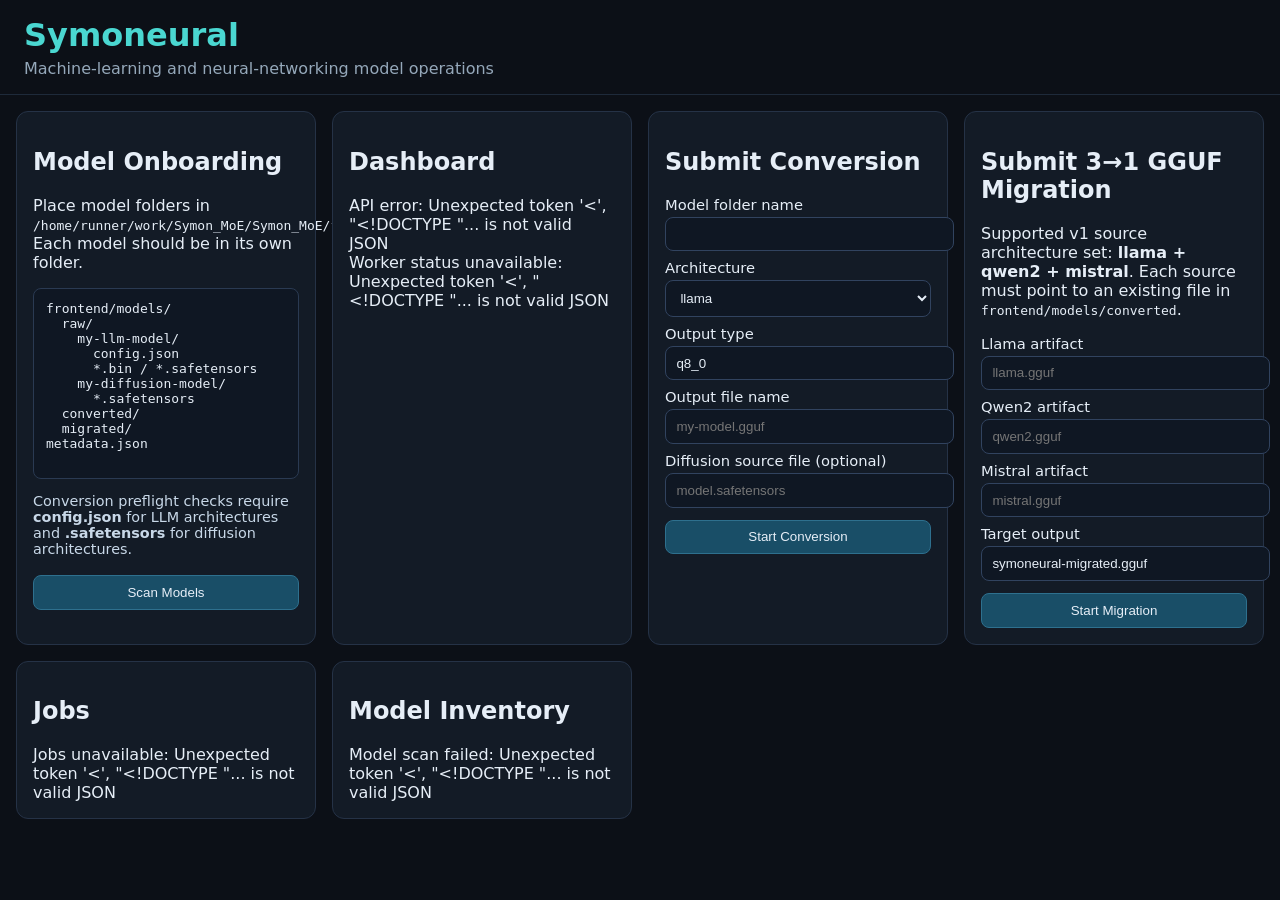
==== frontend/index.html @ bf99cc31 "Add FastAPI backend, worker queues, and Symoneural frontend shell" ====
<!doctype html>
<html lang="en">
  <head>
    <meta charset="UTF-8" />
    <meta name="viewport" content="width=device-width, initial-scale=1.0" />
    <title>Symoneural Platform</title>
    <link rel="stylesheet" href="css/styles.css" />
  </head>
  <body>
    <header class="topbar">
      <h1>Symoneural</h1>
      <p>Machine-learning and neural-networking model operations</p>
    </header>

    <main class="layout">
      <section class="panel onboarding">
        <h2>Model Onboarding</h2>
        <p>
          Place model folders in <code>/home/runner/work/Symon_MoE/Symon_MoE/frontend/models/raw</code>.
          Each model should be in its own folder.
        </p>
        <pre>
frontend/models/
  raw/
    my-llm-model/
      config.json
      *.bin / *.safetensors
    my-diffusion-model/
      *.safetensors
  converted/
  migrated/
metadata.json
        </pre>
        <p class="hint">
          Conversion preflight checks require <strong>config.json</strong> for LLM architectures and
          <strong>.safetensors</strong> for diffusion architectures.
        </p>
        <button id="scanModelsBtn">Scan Models</button>
      </section>

      <section class="panel">
        <h2>Dashboard</h2>
        <div id="healthStatus">API: checking...</div>
        <div id="workerStatus"></div>
      </section>

      <section class="panel">
        <h2>Submit Conversion</h2>
        <form id="conversionForm">
          <label>Model folder name <input name="model_name" required /></label>
          <label>
            Architecture
            <select name="architecture" required>
              <option value="llama">llama</option>
              <option value="qwen2">qwen2</option>
              <option value="mistral">mistral</option>
              <option value="diffusion">diffusion</option>
            </select>
          </label>
          <label>Output type <input name="outtype" value="q8_0" /></label>
          <label>Output file name <input name="output_name" placeholder="my-model.gguf" /></label>
          <label>Diffusion source file (optional) <input name="source_file" placeholder="model.safetensors" /></label>
          <button type="submit">Start Conversion</button>
        </form>
      </section>

      <section class="panel">
        <h2>Submit 3→1 GGUF Migration</h2>
        <p>
          Supported v1 source architecture set: <strong>llama + qwen2 + mistral</strong>. Each source must point
          to an existing file in <code>frontend/models/converted</code>.
        </p>
        <form id="migrationForm">
          <label>Llama artifact <input name="llama_artifact" required placeholder="llama.gguf" /></label>
          <label>Qwen2 artifact <input name="qwen2_artifact" required placeholder="qwen2.gguf" /></label>
          <label>Mistral artifact <input name="mistral_artifact" required placeholder="mistral.gguf" /></label>
          <label>Target output <input name="target_name" value="symoneural-migrated.gguf" required /></label>
          <button type="submit">Start Migration</button>
        </form>
      </section>

      <section class="panel">
        <h2>Jobs</h2>
        <div id="jobs"></div>
      </section>

      <section class="panel">
        <h2>Model Inventory</h2>
        <div id="models"></div>
      </section>
    </main>

    <script src="js/app.js"></script>
  </body>
</html>
---- frontend/css/styles.css ----
:root {
  color-scheme: dark;
  --bg: #0c1017;
  --panel: #131b26;
  --accent: #4ad7d1;
  --muted: #95a8ba;
}

body {
  margin: 0;
  font-family: Inter, system-ui, -apple-system, Segoe UI, sans-serif;
  background: var(--bg);
  color: #e6eef7;
}

.topbar {
  padding: 1rem 1.5rem;
  border-bottom: 1px solid #1e2a3a;
}

.topbar h1 {
  margin: 0;
  color: var(--accent);
}

.topbar p {
  margin: 0.3rem 0 0;
  color: var(--muted);
}

.layout {
  display: grid;
  grid-template-columns: repeat(auto-fit, minmax(280px, 1fr));
  gap: 1rem;
  padding: 1rem;
}

.panel {
  background: var(--panel);
  border: 1px solid #253246;
  border-radius: 12px;
  padding: 1rem;
}

label {
  display: block;
  margin-bottom: 0.5rem;
  font-size: 0.92rem;
}

input,
select,
button {
  width: 100%;
  margin-top: 0.25rem;
  padding: 0.55rem 0.65rem;
  border-radius: 8px;
  border: 1px solid #31435f;
  background: #0f1723;
  color: #e6eef7;
}

button {
  cursor: pointer;
  background: #194e67;
  border-color: #2e708e;
}

button:hover {
  background: #236989;
}

pre {
  background: #0f1723;
  border: 1px solid #2a3a52;
  border-radius: 8px;
  padding: 0.75rem;
  overflow-x: auto;
}

.hint {
  color: #c8d8e8;
  font-size: 0.9rem;
}

.status-pill {
  display: inline-block;
  padding: 0.15rem 0.45rem;
  border-radius: 999px;
  background: #243752;
  margin-right: 0.35rem;
}
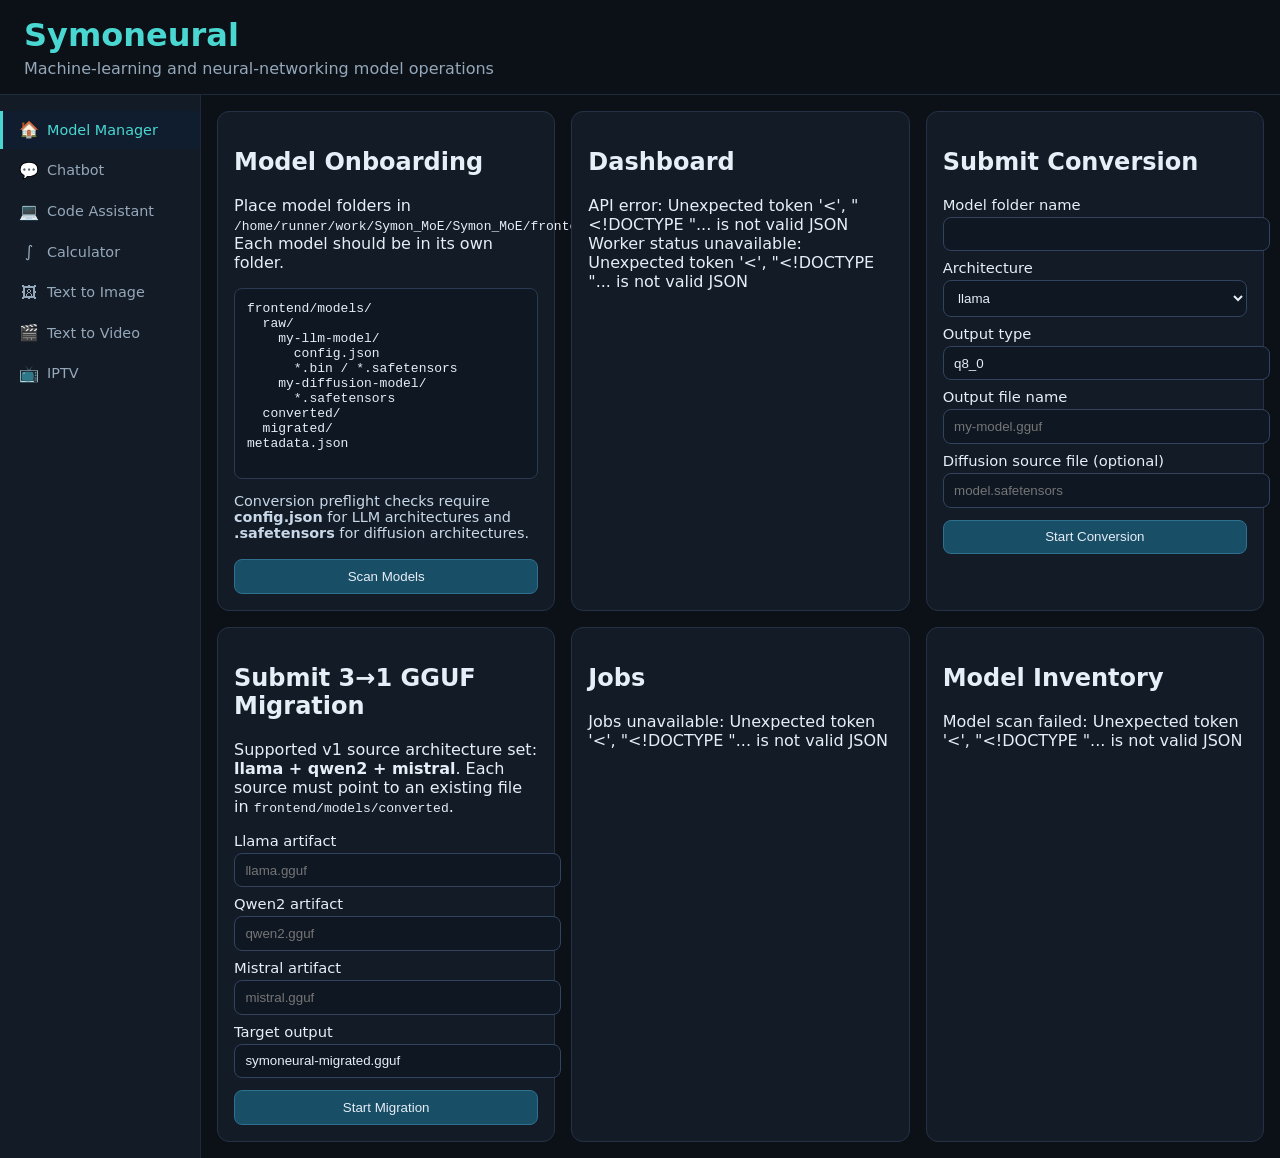
==== commit ad959da5: "Add backend routers, frontend apps, orchestration, CSS, requirements, README" ====
--- a/frontend/index.html
+++ b/frontend/index.html
@@ -5,6 +5,7 @@
     <meta name="viewport" content="width=device-width, initial-scale=1.0" />
     <title>Symoneural Platform</title>
     <link rel="stylesheet" href="css/styles.css" />
+    <link rel="stylesheet" href="css/apps.css" />
   </head>
   <body>
     <header class="topbar">
@@ -12,7 +13,33 @@
       <p>Machine-learning and neural-networking model operations</p>
     </header>
 
-    <main class="layout">
+    <div class="root-layout">
+      <!-- Sidebar navigation -->
+      <nav class="sidebar-nav">
+        <a class="nav-item nav-item--active" href="index.html">
+          <span class="nav-icon">🏠</span> Model Manager
+        </a>
+        <a class="nav-item" href="apps/chatbot.html">
+          <span class="nav-icon">💬</span> Chatbot
+        </a>
+        <a class="nav-item" href="apps/code_assist.html">
+          <span class="nav-icon">💻</span> Code Assistant
+        </a>
+        <a class="nav-item" href="apps/calculator.html">
+          <span class="nav-icon">∫</span> Calculator
+        </a>
+        <a class="nav-item" href="apps/text_to_image.html">
+          <span class="nav-icon">🖼</span> Text to Image
+        </a>
+        <a class="nav-item" href="apps/text_to_video.html">
+          <span class="nav-icon">🎬</span> Text to Video
+        </a>
+        <a class="nav-item" href="apps/iptv.html">
+          <span class="nav-icon">📺</span> IPTV
+        </a>
+      </nav>
+
+      <main class="layout">
       <section class="panel onboarding">
         <h2>Model Onboarding</h2>
         <p>
@@ -89,6 +116,7 @@
         <div id="models"></div>
       </section>
     </main>
+    </div>
 
     <script src="js/app.js"></script>
   </body>
--- a/frontend/css/styles.css
+++ b/frontend/css/styles.css
@@ -33,6 +33,7 @@
   grid-template-columns: repeat(auto-fit, minmax(280px, 1fr));
   gap: 1rem;
   padding: 1rem;
+  flex: 1;
 }
 
 .panel {
--- a/frontend/css/apps.css
+++ b/frontend/css/apps.css
@@ -0,0 +1,503 @@
+/* apps.css — shared styles for all Symoneural app panels */
+
+/* ---------------------------------------------------------------------------
+   Root layout with sidebar
+--------------------------------------------------------------------------- */
+
+.root-layout {
+  display: flex;
+  min-height: calc(100vh - 70px);
+}
+
+/* ---- Sidebar nav ---- */
+
+.sidebar-nav {
+  width: 200px;
+  flex-shrink: 0;
+  background: var(--panel);
+  border-right: 1px solid #1e2a3a;
+  padding: 1rem 0;
+  display: flex;
+  flex-direction: column;
+  gap: 0.15rem;
+}
+
+.nav-item {
+  display: flex;
+  align-items: center;
+  gap: 0.5rem;
+  padding: 0.6rem 1rem;
+  color: var(--muted);
+  text-decoration: none;
+  font-size: 0.9rem;
+  border-left: 3px solid transparent;
+  transition: background 0.15s, color 0.15s;
+}
+
+.nav-item:hover {
+  background: #1a2840;
+  color: #e6eef7;
+}
+
+.nav-item--active {
+  color: var(--accent);
+  border-left-color: var(--accent);
+  background: #0f1d2e;
+}
+
+.nav-icon {
+  font-size: 1rem;
+  width: 1.25rem;
+  text-align: center;
+}
+
+.home-link {
+  color: var(--accent);
+  text-decoration: none;
+}
+.home-link:hover {
+  text-decoration: underline;
+}
+
+/* ---------------------------------------------------------------------------
+   App page layout
+--------------------------------------------------------------------------- */
+
+.app-layout {
+  display: grid;
+  grid-template-columns: 280px 1fr;
+  gap: 0;
+  flex: 1;
+  min-height: calc(100vh - 70px);
+}
+
+.app-layout--single {
+  grid-template-columns: 1fr;
+}
+
+.app-layout--chat {
+  grid-template-columns: 240px 1fr;
+}
+
+.app-layout--code {
+  grid-template-columns: 200px 1fr;
+}
+
+.app-sidebar {
+  background: var(--panel);
+  border-right: 1px solid #1e2a3a;
+  padding: 1rem;
+  display: flex;
+  flex-direction: column;
+  gap: 0.75rem;
+  overflow-y: auto;
+}
+
+.app-main {
+  padding: 1rem;
+  overflow-y: auto;
+  flex: 1;
+}
+
+/* ---------------------------------------------------------------------------
+   Shared component styles
+--------------------------------------------------------------------------- */
+
+.row {
+  display: grid;
+  grid-template-columns: 1fr 1fr;
+  gap: 0.5rem;
+}
+
+.filter-bar {
+  display: flex;
+  flex-direction: column;
+  gap: 0.4rem;
+}
+
+.status-bar {
+  font-size: 0.85rem;
+  color: var(--muted);
+  min-height: 1.2em;
+}
+
+.empty-state {
+  display: flex;
+  flex-direction: column;
+  align-items: center;
+  justify-content: center;
+  height: 60%;
+  color: var(--muted);
+  text-align: center;
+  gap: 0.5rem;
+}
+
+.empty-state.hidden {
+  display: none;
+}
+
+.hidden {
+  display: none !important;
+}
+
+.action-btn {
+  width: 100%;
+  margin-bottom: 0.25rem;
+}
+
+/* ---------------------------------------------------------------------------
+   IPTV channel list
+--------------------------------------------------------------------------- */
+
+.channel-list {
+  flex: 1;
+  overflow-y: auto;
+  display: flex;
+  flex-direction: column;
+  gap: 0.25rem;
+}
+
+.channel-item {
+  display: flex;
+  align-items: center;
+  gap: 0.5rem;
+  padding: 0.4rem 0.5rem;
+  border-radius: 6px;
+  cursor: pointer;
+  transition: background 0.12s;
+  background: #0f1723;
+  border: 1px solid #253246;
+}
+
+.channel-item:hover {
+  background: #1a2a40;
+}
+
+.channel-logo {
+  width: 28px;
+  height: 18px;
+  object-fit: contain;
+  border-radius: 2px;
+  background: #1e2a3a;
+}
+
+.channel-name {
+  flex: 1;
+  font-size: 0.88rem;
+  white-space: nowrap;
+  overflow: hidden;
+  text-overflow: ellipsis;
+}
+
+.channel-group {
+  font-size: 0.75rem;
+  color: var(--muted);
+  white-space: nowrap;
+}
+
+.player-wrapper {
+  background: #000;
+  border-radius: 8px;
+  overflow: hidden;
+  margin-bottom: 1rem;
+}
+
+.player-wrapper video {
+  width: 100%;
+  max-height: 60vh;
+  display: block;
+}
+
+.now-playing {
+  padding: 0.4rem 0.75rem;
+  font-size: 0.88rem;
+  color: var(--accent);
+  background: #0a1520;
+}
+
+/* ---------------------------------------------------------------------------
+   Calculator
+--------------------------------------------------------------------------- */
+
+.mode-opts {
+  padding: 0.5rem;
+  border: 1px solid #253246;
+  border-radius: 8px;
+  background: #0f1723;
+}
+
+.latex-output {
+  font-size: 1.4rem;
+  min-height: 2.5rem;
+  padding: 0.5rem;
+  overflow-x: auto;
+}
+
+.numeric-output {
+  color: var(--accent);
+  font-size: 1.1rem;
+  padding: 0.25rem 0.5rem;
+  font-family: monospace;
+}
+
+.history-list {
+  list-style: none;
+  padding: 0;
+  margin: 0;
+  display: flex;
+  flex-direction: column;
+  gap: 0.3rem;
+}
+
+.history-item {
+  display: flex;
+  align-items: center;
+  gap: 0.5rem;
+  padding: 0.3rem 0.5rem;
+  border-radius: 6px;
+  background: #0f1723;
+  cursor: pointer;
+  font-size: 0.88rem;
+}
+
+.history-item:hover {
+  background: #1a2840;
+}
+
+.history-mode {
+  color: var(--muted);
+  font-size: 0.78rem;
+  background: #253246;
+  padding: 0.1rem 0.35rem;
+  border-radius: 4px;
+}
+
+.history-expr {
+  flex: 1;
+  font-family: monospace;
+  white-space: nowrap;
+  overflow: hidden;
+  text-overflow: ellipsis;
+}
+
+.history-numeric {
+  color: var(--accent);
+  font-size: 0.82rem;
+  font-family: monospace;
+}
+
+/* ---------------------------------------------------------------------------
+   Chat
+--------------------------------------------------------------------------- */
+
+.chat-main {
+  display: flex;
+  flex-direction: column;
+  height: calc(100vh - 70px);
+  padding: 0;
+}
+
+.chat-messages {
+  flex: 1;
+  overflow-y: auto;
+  padding: 1rem;
+  display: flex;
+  flex-direction: column;
+  gap: 0.75rem;
+}
+
+.chat-bubble {
+  max-width: 80%;
+  padding: 0.6rem 0.9rem;
+  border-radius: 12px;
+  line-height: 1.5;
+  font-size: 0.92rem;
+}
+
+.chat-bubble--user {
+  align-self: flex-end;
+  background: #194e67;
+  border-bottom-right-radius: 4px;
+}
+
+.chat-bubble--assistant {
+  align-self: flex-start;
+  background: var(--panel);
+  border: 1px solid #253246;
+  border-bottom-left-radius: 4px;
+}
+
+.chat-input-row {
+  display: flex;
+  gap: 0.5rem;
+  padding: 0.75rem 1rem;
+  border-top: 1px solid #1e2a3a;
+  background: var(--panel);
+}
+
+.chat-input-row textarea {
+  flex: 1;
+  resize: none;
+  font-size: 0.92rem;
+}
+
+.chat-input-row button {
+  width: auto;
+  min-width: 70px;
+  align-self: flex-end;
+}
+
+/* ---------------------------------------------------------------------------
+   Code assistant
+--------------------------------------------------------------------------- */
+
+.code-main {
+  display: flex;
+  flex-direction: column;
+  gap: 1rem;
+}
+
+.response-panel {
+  background: var(--panel);
+  border: 1px solid #253246;
+  border-radius: 8px;
+  padding: 0.75rem;
+}
+
+.code-response {
+  white-space: pre-wrap;
+  word-break: break-word;
+  font-size: 0.88rem;
+  max-height: 400px;
+  overflow-y: auto;
+  margin: 0;
+}
+
+/* ---------------------------------------------------------------------------
+   Image gallery
+--------------------------------------------------------------------------- */
+
+.image-gallery {
+  display: flex;
+  flex-wrap: wrap;
+  gap: 0.75rem;
+}
+
+.gallery-item {
+  display: flex;
+  flex-direction: column;
+  gap: 0.3rem;
+  border: 1px solid #253246;
+  border-radius: 8px;
+  overflow: hidden;
+  background: var(--panel);
+}
+
+.gallery-image {
+  max-width: 300px;
+  max-height: 300px;
+  display: block;
+  object-fit: contain;
+}
+
+.gallery-dl {
+  text-align: center;
+  padding: 0.3rem;
+  font-size: 0.82rem;
+  color: var(--accent);
+  text-decoration: none;
+}
+
+/* ---------------------------------------------------------------------------
+   Video
+--------------------------------------------------------------------------- */
+
+.video-preview {
+  margin-bottom: 1rem;
+}
+
+.video-preview video {
+  width: 100%;
+  max-height: 400px;
+  background: #000;
+  border-radius: 8px;
+  display: block;
+}
+
+.btn-download {
+  display: inline-block;
+  margin-top: 0.4rem;
+  padding: 0.4rem 1rem;
+  background: #194e67;
+  border: 1px solid #2e708e;
+  border-radius: 6px;
+  color: #e6eef7;
+  text-decoration: none;
+  font-size: 0.88rem;
+}
+
+.btn-download:hover {
+  background: #236989;
+}
+
+.job-list {
+  display: flex;
+  flex-direction: column;
+  gap: 0.3rem;
+}
+
+.job-item {
+  display: flex;
+  align-items: center;
+  gap: 0.5rem;
+  padding: 0.3rem 0.5rem;
+  background: #0f1723;
+  border-radius: 6px;
+  font-size: 0.88rem;
+}
+
+/* ---------------------------------------------------------------------------
+   Responsive
+--------------------------------------------------------------------------- */
+
+@media (max-width: 800px) {
+  .root-layout {
+    flex-direction: column;
+  }
+
+  .sidebar-nav {
+    width: 100%;
+    flex-direction: row;
+    flex-wrap: wrap;
+    border-right: none;
+    border-bottom: 1px solid #1e2a3a;
+    padding: 0.5rem;
+    gap: 0;
+  }
+
+  .nav-item {
+    border-left: none;
+    border-bottom: 3px solid transparent;
+    padding: 0.4rem 0.75rem;
+  }
+
+  .nav-item--active {
+    border-bottom-color: var(--accent);
+    border-left-color: transparent;
+  }
+
+  .app-layout,
+  .app-layout--chat,
+  .app-layout--code {
+    grid-template-columns: 1fr;
+  }
+
+  .app-sidebar {
+    border-right: none;
+    border-bottom: 1px solid #1e2a3a;
+  }
+
+  .chat-main {
+    height: auto;
+  }
+}
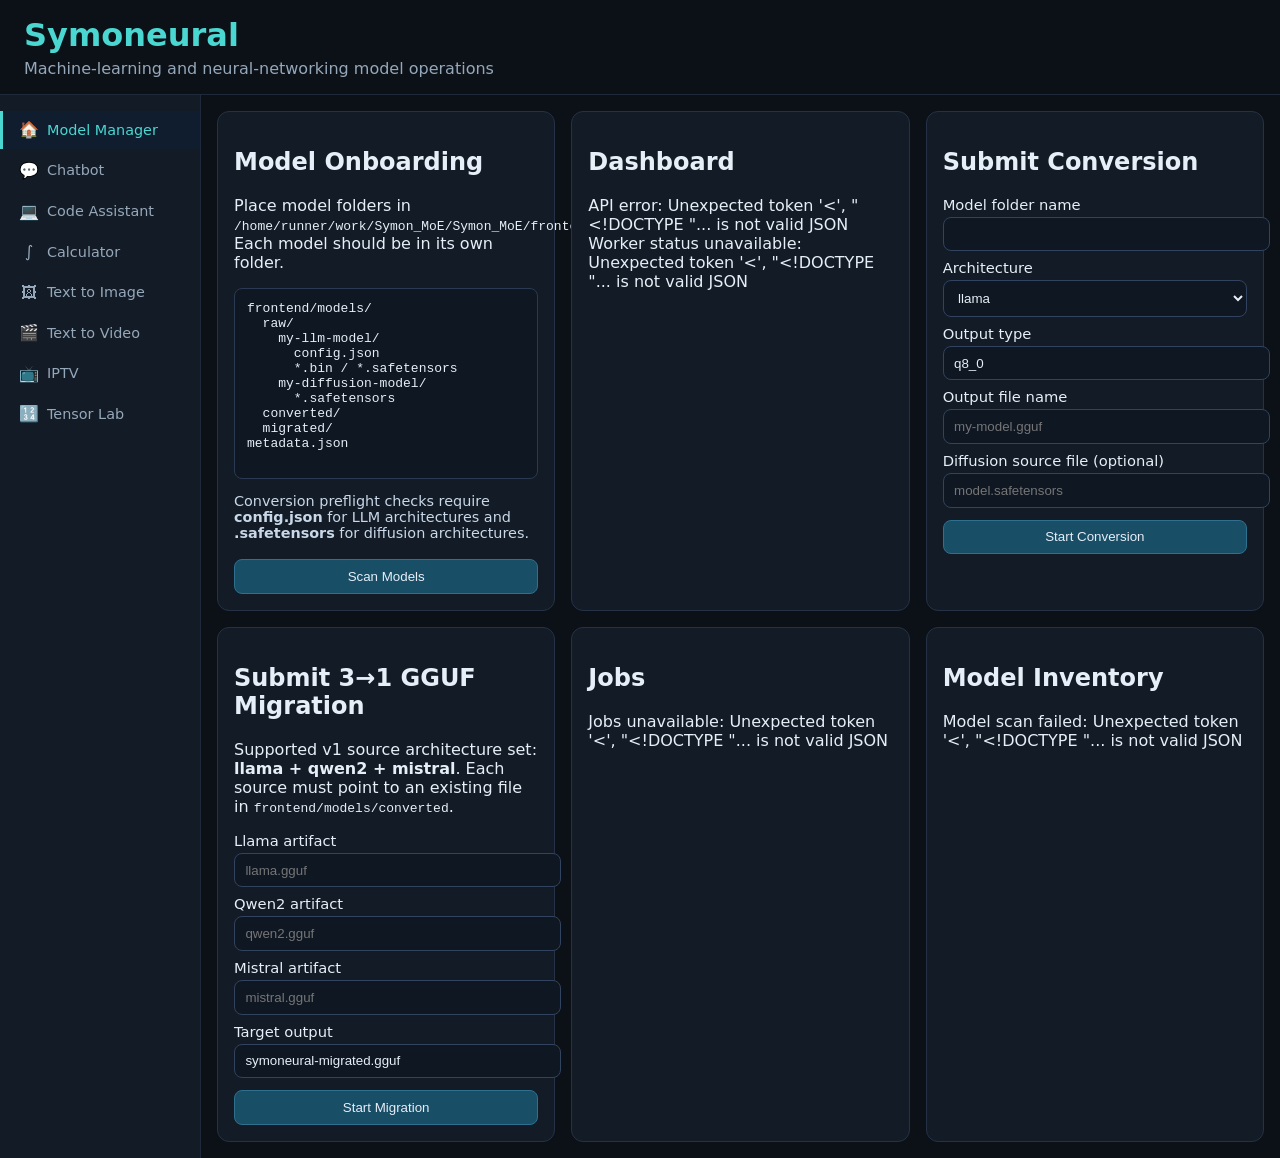
==== commit af173a8c: "feat: add docs, man pages, and Tensor Lab with API key model customisation - docs/backend-api.md: co" ====
--- a/frontend/index.html
+++ b/frontend/index.html
@@ -36,6 +36,9 @@
         </a>
         <a class="nav-item" href="apps/iptv.html">
           <span class="nav-icon">📺</span> IPTV
+        </a>
+        <a class="nav-item" href="apps/tensor_lab.html">
+          <span class="nav-icon">🔢</span> Tensor Lab
         </a>
       </nav>
 
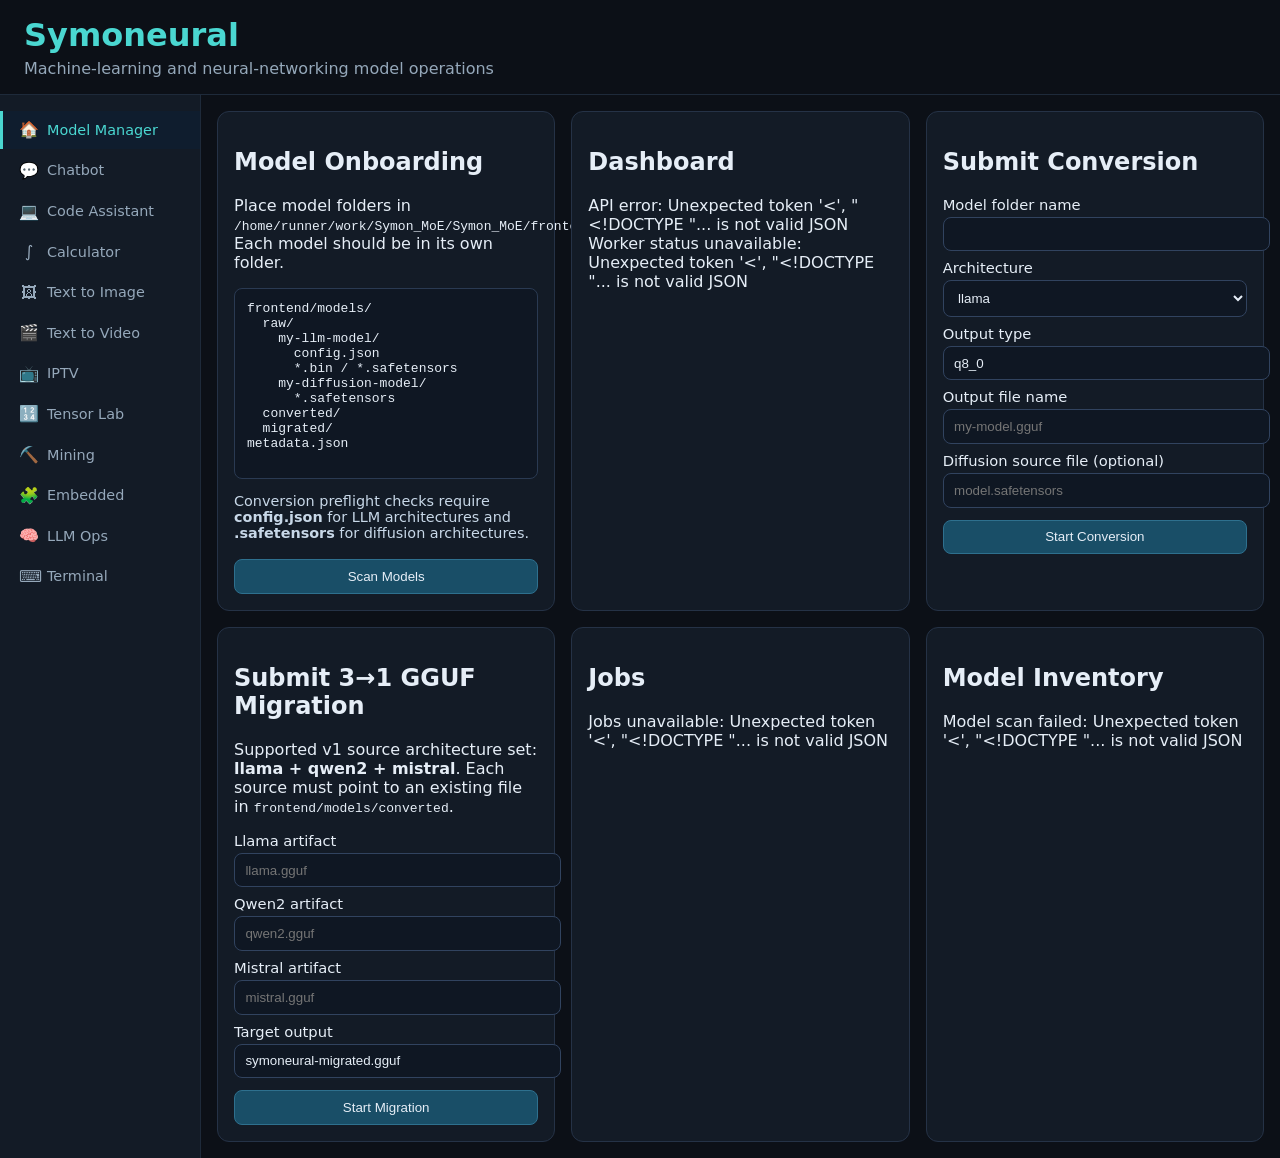
==== commit 7aabfd1c: "Implement symoneural expansion scaffolding across backend and frontend" ====
--- a/frontend/index.html
+++ b/frontend/index.html
@@ -39,6 +39,18 @@
         </a>
         <a class="nav-item" href="apps/tensor_lab.html">
           <span class="nav-icon">🔢</span> Tensor Lab
+        </a>
+        <a class="nav-item" href="apps/mining.html">
+          <span class="nav-icon">⛏️</span> Mining
+        </a>
+        <a class="nav-item" href="apps/embedded.html">
+          <span class="nav-icon">🧩</span> Embedded
+        </a>
+        <a class="nav-item" href="apps/llm_ops.html">
+          <span class="nav-icon">🧠</span> LLM Ops
+        </a>
+        <a class="nav-item" href="apps/terminal.html">
+          <span class="nav-icon">⌨️</span> Terminal
         </a>
       </nav>
 
--- a/frontend/css/apps.css
+++ b/frontend/css/apps.css
@@ -501,3 +501,69 @@
     height: auto;
   }
 }
+
+/* ---------------------------------------------------------------------------
+   Expansion apps
+--------------------------------------------------------------------------- */
+
+.app-top-nav {
+  display: flex;
+  flex-wrap: wrap;
+  gap: 0.45rem;
+  padding: 0.5rem 1rem;
+  border-bottom: 1px solid #1e2a3a;
+  background: #0f1d2e;
+}
+
+.app-top-nav a {
+  color: var(--muted);
+  text-decoration: none;
+  font-size: 0.82rem;
+}
+
+.app-top-nav a:hover {
+  color: var(--accent);
+}
+
+.mining-cards {
+  display: grid;
+  grid-template-columns: repeat(auto-fill, minmax(220px, 1fr));
+  gap: 0.6rem;
+}
+
+.mining-card {
+  border: 1px solid #253246;
+  border-radius: 8px;
+  background: #0f1723;
+  padding: 0.65rem;
+}
+
+.mining-card code {
+  display: block;
+  margin-top: 0.35rem;
+  font-size: 0.75rem;
+  white-space: pre-wrap;
+  color: var(--accent);
+}
+
+.build-log {
+  max-height: 280px;
+  overflow: auto;
+  background: #0f1723;
+  border: 1px solid #253246;
+  border-radius: 8px;
+  padding: 0.65rem;
+}
+
+.terminal-panel {
+  min-height: calc(100vh - 140px);
+}
+
+#terminal {
+  width: 100%;
+  min-height: calc(100vh - 220px);
+  border: 1px solid #253246;
+  border-radius: 8px;
+  background: #000;
+  padding: 0.25rem;
+}
